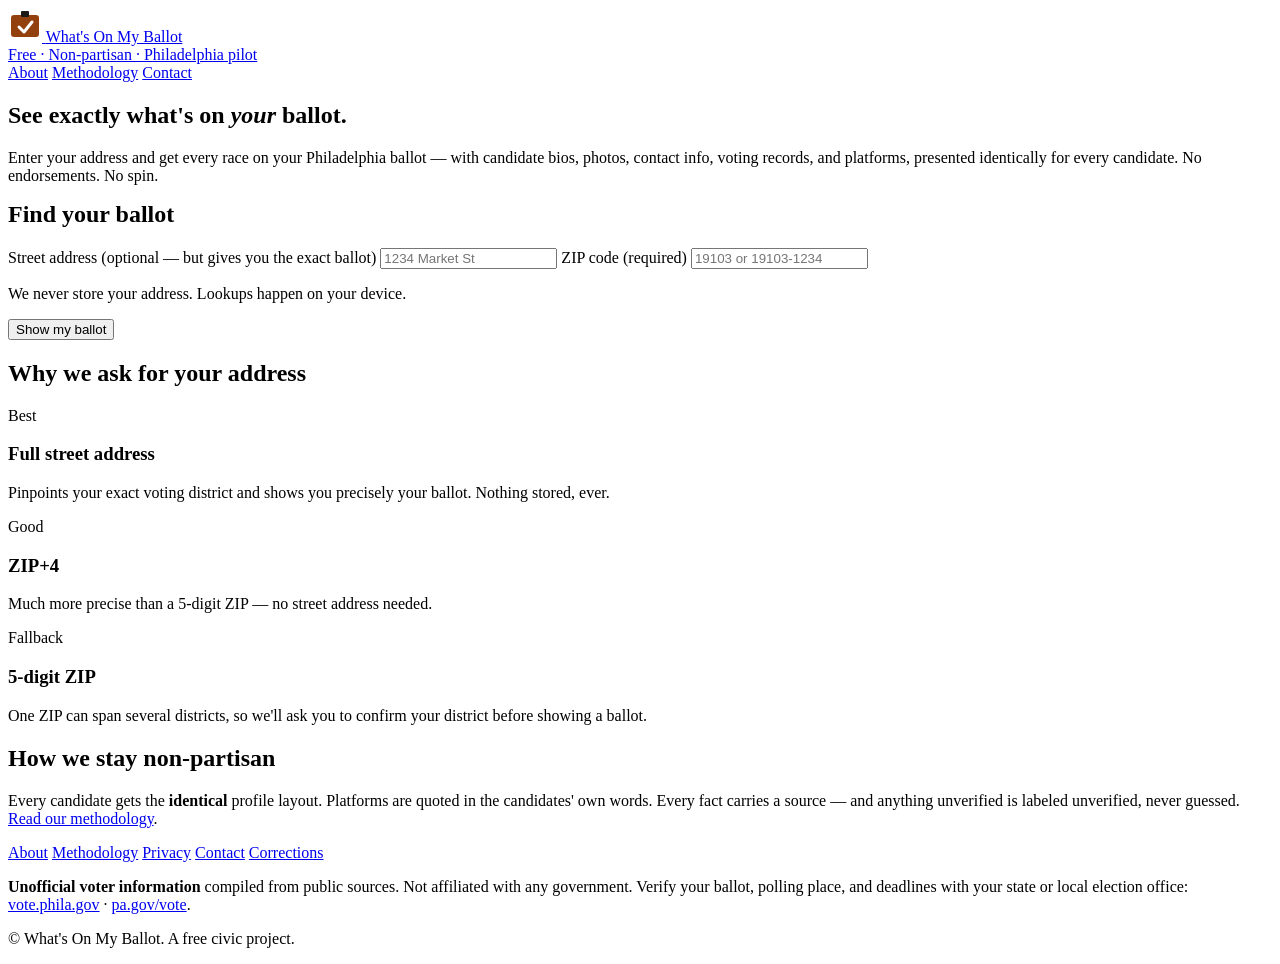
==== index.html @ 94c348a3 "Publish PWA to GitHub Pages" ====
<!DOCTYPE html>
<html lang="en">
<head>
<meta charset="utf-8">
<meta name="viewport" content="width=device-width, initial-scale=1">
<title>What's On My Ballot — Philadelphia</title>
<meta name="description" content="Free, non-partisan. Enter your address and see exactly what's on your Philadelphia ballot — candidates, bios, voting records, and platforms.">
<link rel="manifest" href="manifest.json">
<meta name="theme-color" content="#faf9f7">
<link rel="stylesheet" href="css/styles.css">
</head>
<body data-page="home">

<header class="site-header">
  <div class="wrap">
    <a class="brand" href="index.html" aria-label="What's On My Ballot — home">
      <svg width="34" height="34" viewBox="0 0 34 34" aria-hidden="true">
        <rect x="3" y="7" width="28" height="22" rx="3" fill="#92400e"/>
        <rect x="13" y="3" width="8" height="6" rx="1" fill="#1c1917"/>
        <path d="M11 19l5 5 8-10" stroke="#fff" stroke-width="3" fill="none" stroke-linecap="round" stroke-linejoin="round"/>
      </svg>
      <span><span class="brand-name">What's On My Ballot</span><br><span class="brand-sub">Free · Non-partisan · Philadelphia pilot</span></span>
    </a>
    <nav class="site-nav" aria-label="Main">
      <a href="about.html">About</a>
      <a href="methodology.html">Methodology</a>
      <a href="contact.html">Contact</a>
    </nav>
  </div>
</header>

<main class="wrap">
  <section class="hero">
    <h1>See exactly what's on <em>your</em> ballot.</h1>
    <p class="lede">Enter your address and get every race on your Philadelphia ballot — with candidate bios, photos, contact info, voting records, and platforms, presented identically for every candidate. No endorsements. No spin.</p>
  </section>

  <section class="lookup-card" aria-labelledby="lookup-heading">
    <h2 id="lookup-heading" class="section-title" style="margin-top:0">Find your ballot</h2>
    <form id="lookup-form" novalidate>
      <label for="street">Street address <span class="hint">(optional — but gives you the exact ballot)</span></label>
      <input id="street" name="street" type="text" autocomplete="street-address" placeholder="1234 Market St">
      <label for="zip">ZIP code <span class="hint">(required)</span></label>
      <input id="zip" name="zip" type="text" inputmode="numeric" autocomplete="postal-code" placeholder="19103 or 19103-1234" required>
      <p id="zip-error" class="hint" hidden style="color:#b45309">Please enter a valid 5-digit ZIP (ZIP+4 also works).</p>
      <p class="hint">We never store your address. Lookups happen on your device.</p>
      <button class="btn btn-block" type="submit">Show my ballot</button>
    </form>
  </section>

  <h2 class="section-title">Why we ask for your address</h2>
  <div class="tiers">
    <div class="tier">
      <span class="grade">Best</span>
      <h3>Full street address</h3>
      <p>Pinpoints your exact voting district and shows you precisely your ballot. Nothing stored, ever.</p>
    </div>
    <div class="tier">
      <span class="grade">Good</span>
      <h3>ZIP+4</h3>
      <p>Much more precise than a 5-digit ZIP — no street address needed.</p>
    </div>
    <div class="tier">
      <span class="grade">Fallback</span>
      <h3>5-digit ZIP</h3>
      <p>One ZIP can span several districts, so we'll ask you to confirm your district before showing a ballot.</p>
    </div>
  </div>

  <h2 class="section-title">How we stay non-partisan</h2>
  <p>Every candidate gets the <strong>identical</strong> profile layout. Platforms are quoted in the candidates' own words. Every fact carries a source — and anything unverified is labeled <span class="tag">unverified</span>, never guessed. <a href="methodology.html">Read our methodology</a>.</p>
</main>

<footer class="site-footer">
  <div class="wrap">
    <nav aria-label="Footer">
      <a href="about.html">About</a>
      <a href="methodology.html">Methodology</a>
      <a href="privacy.html">Privacy</a>
      <a href="contact.html">Contact</a>
      <a href="corrections.html">Corrections</a>
    </nav>
    <p class="disclaimer"><strong>Unofficial voter information</strong> compiled from public sources. Not affiliated with any government. Verify your ballot, polling place, and deadlines with your state or local election office: <a href="https://vote.phila.gov/">vote.phila.gov</a> · <a href="https://www.pa.gov/en/agencies/vote.html">pa.gov/vote</a>.</p>
    <p>© <span id="year"></span> What's On My Ballot. A free civic project.</p>
  </div>
</footer>

<script src="js/app.js"></script>
</body>
</html>
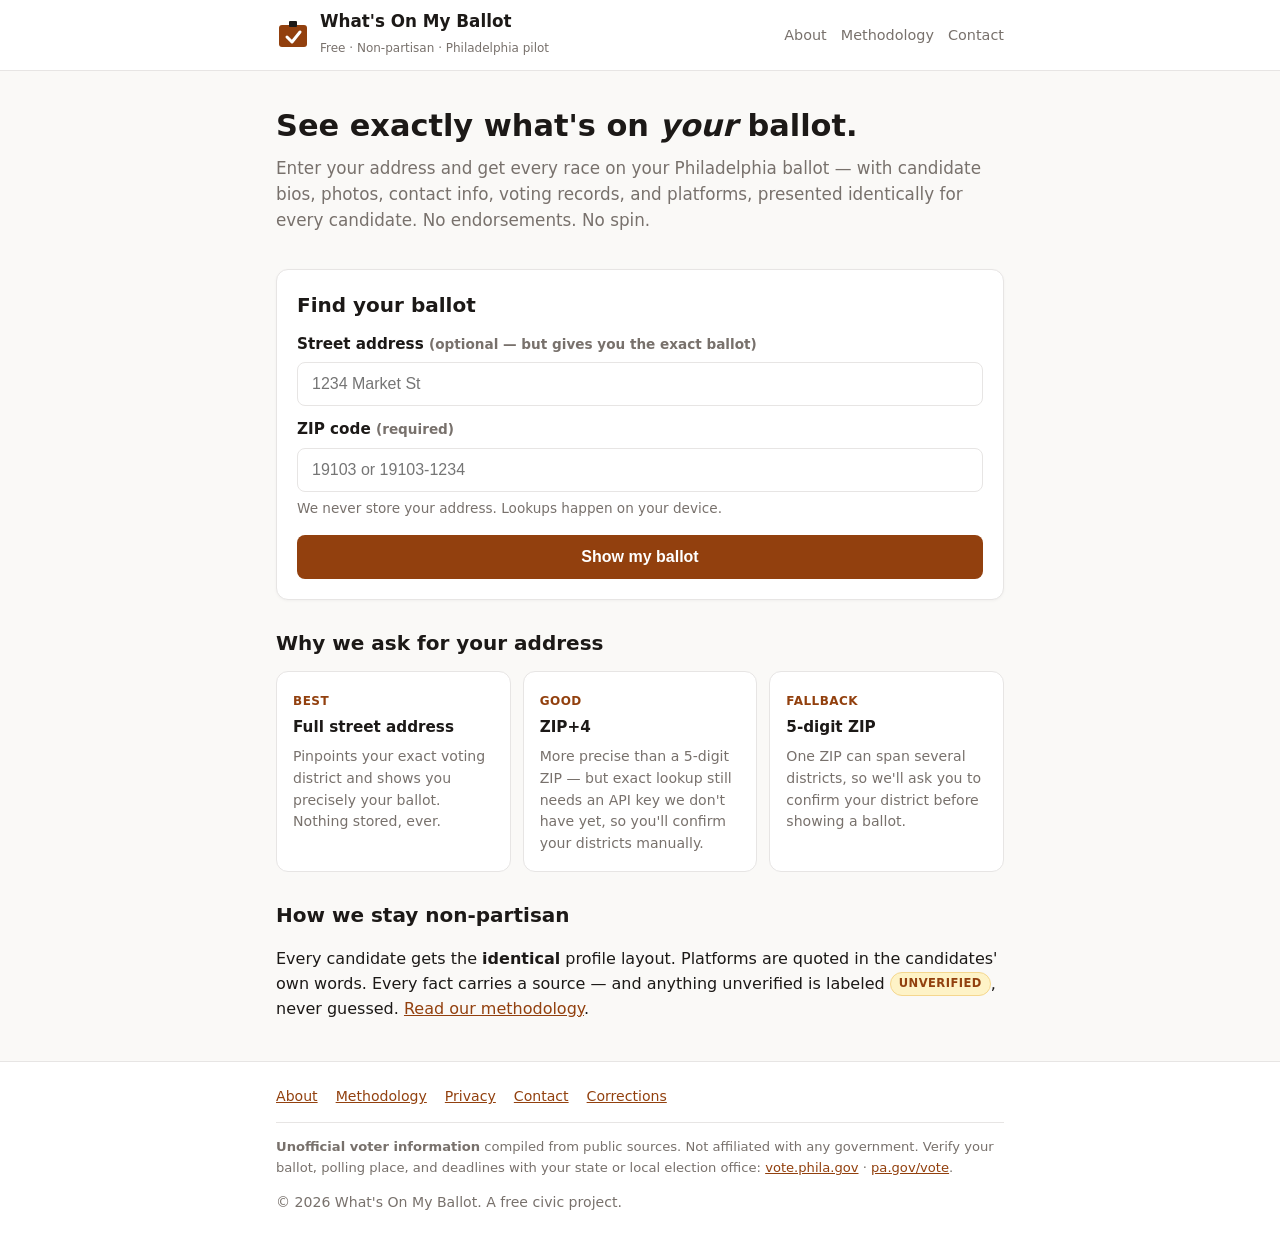
==== commit d9937205: "Deploy Philly 2026 general dataset + PWA (sw v2)" ====
--- a/index.html
+++ b/index.html
@@ -44,6 +44,7 @@
       <input id="zip" name="zip" type="text" inputmode="numeric" autocomplete="postal-code" placeholder="19103 or 19103-1234" required>
       <p id="zip-error" class="hint" hidden style="color:#b45309">Please enter a valid 5-digit ZIP (ZIP+4 also works).</p>
       <p class="hint">We never store your address. Lookups happen on your device.</p>
+      <div id="lookup-notice" class="banner" role="alert" hidden></div>
       <button class="btn btn-block" type="submit">Show my ballot</button>
     </form>
   </section>
@@ -58,7 +59,7 @@
     <div class="tier">
       <span class="grade">Good</span>
       <h3>ZIP+4</h3>
-      <p>Much more precise than a 5-digit ZIP — no street address needed.</p>
+      <p>More precise than a 5-digit ZIP — but exact lookup still needs an API key we don't have yet, so you'll confirm your districts manually.</p>
     </div>
     <div class="tier">
       <span class="grade">Fallback</span>
--- a/css/styles.css
+++ b/css/styles.css
@@ -0,0 +1,283 @@
+/* What's On My Ballot — neutral, non-partisan design system.
+   Deliberately NO red/blue party color-coding anywhere. */
+
+:root {
+  --bg: #faf9f7;
+  --surface: #ffffff;
+  --ink: #1c1917;
+  --muted: #78716c;
+  --faint: #a8a29e;
+  --border: #e7e5e4;
+  --accent: #92400e;        /* warm amber-brown, party-neutral */
+  --accent-soft: #fef3c7;
+  --accent-border: #f5d78e;
+  --warn-bg: #fffbeb;
+  --warn-border: #fcd34d;
+  --warn-ink: #78350f;
+  --radius: 12px;
+  --maxw: 760px;
+}
+
+* { box-sizing: border-box; }
+
+html { -webkit-text-size-adjust: 100%; }
+
+body {
+  margin: 0;
+  font-family: system-ui, -apple-system, "Segoe UI", Roboto, Helvetica, Arial, sans-serif;
+  background: var(--bg);
+  color: var(--ink);
+  line-height: 1.55;
+  font-size: 16px;
+}
+
+a { color: var(--accent); }
+a:hover { color: #78350f; }
+
+.wrap { max-width: var(--maxw); margin: 0 auto; padding: 0 16px; }
+
+/* ---------- header ---------- */
+.site-header {
+  background: var(--surface);
+  border-bottom: 1px solid var(--border);
+  position: sticky;
+  top: 0;
+  z-index: 10;
+}
+.site-header .wrap {
+  display: flex;
+  align-items: center;
+  justify-content: space-between;
+  padding-top: 10px;
+  padding-bottom: 10px;
+}
+.brand { display: flex; align-items: center; gap: 10px; text-decoration: none; color: var(--ink); }
+.brand svg { flex: none; }
+.brand-name { font-weight: 700; font-size: 1.05rem; line-height: 1.2; }
+.brand-sub { font-size: 0.75rem; color: var(--muted); }
+.site-nav { display: flex; gap: 14px; font-size: 0.9rem; }
+.site-nav a { color: var(--muted); text-decoration: none; }
+.site-nav a:hover { color: var(--ink); text-decoration: underline; }
+
+/* ---------- hero / home ---------- */
+.hero { padding: 36px 0 8px; text-align: left; }
+.hero h1 { font-size: 1.9rem; line-height: 1.25; margin: 0 0 10px; }
+.hero p.lede { color: var(--muted); font-size: 1.05rem; margin: 0 0 20px; }
+
+.lookup-card {
+  background: var(--surface);
+  border: 1px solid var(--border);
+  border-radius: var(--radius);
+  padding: 20px;
+  margin: 8px 0 24px;
+  box-shadow: 0 1px 3px rgba(0,0,0,.04);
+}
+.lookup-card label { display: block; font-weight: 600; margin: 12px 0 6px; font-size: .95rem; }
+.lookup-card label:first-child { margin-top: 0; }
+.lookup-card input {
+  width: 100%;
+  padding: 12px 14px;
+  font-size: 1rem;
+  border: 1px solid var(--border);
+  border-radius: 8px;
+  background: #fff;
+  color: var(--ink);
+}
+.lookup-card input:focus { outline: 2px solid var(--accent); outline-offset: 1px; }
+.hint { font-size: .85rem; color: var(--muted); margin: 6px 0 0; }
+
+.btn {
+  display: inline-block;
+  background: var(--accent);
+  color: #fff;
+  border: none;
+  border-radius: 8px;
+  padding: 13px 22px;
+  font-size: 1rem;
+  font-weight: 700;
+  cursor: pointer;
+  text-decoration: none;
+  text-align: center;
+  margin-top: 16px;
+}
+.btn:hover { background: #78350f; color: #fff; }
+.btn-block { display: block; width: 100%; }
+.btn-secondary {
+  background: var(--surface);
+  color: var(--ink);
+  border: 1px solid var(--border);
+}
+.btn-secondary:hover { background: var(--bg); color: var(--ink); }
+
+.tiers { display: grid; gap: 12px; margin: 0 0 28px; }
+@media (min-width: 640px) { .tiers { grid-template-columns: 1fr 1fr 1fr; } }
+.tier {
+  background: var(--surface);
+  border: 1px solid var(--border);
+  border-radius: var(--radius);
+  padding: 16px;
+}
+.tier h3 { margin: 0 0 6px; font-size: .95rem; }
+.tier p { margin: 0; font-size: .88rem; color: var(--muted); }
+.tier .grade { display: inline-block; font-size: .75rem; font-weight: 700; text-transform: uppercase; letter-spacing: .04em; color: var(--accent); margin-bottom: 6px; }
+
+.section-title { font-size: 1.25rem; margin: 28px 0 12px; }
+
+/* ---------- banners ---------- */
+.banner {
+  border: 1px solid var(--warn-border);
+  background: var(--warn-bg);
+  color: var(--warn-ink);
+  border-radius: var(--radius);
+  padding: 14px 16px;
+  margin: 16px 0;
+  font-size: .95rem;
+}
+.banner strong { display: block; margin-bottom: 4px; }
+.banner a { color: var(--warn-ink); font-weight: 600; }
+
+.demo-note {
+  border: 1px dashed var(--faint);
+  border-radius: var(--radius);
+  padding: 12px 16px;
+  color: var(--muted);
+  font-size: .9rem;
+  margin: 16px 0;
+}
+
+/* ---------- district picker ---------- */
+.district-option {
+  display: block;
+  background: var(--surface);
+  border: 1px solid var(--border);
+  border-radius: var(--radius);
+  padding: 16px;
+  margin: 10px 0;
+  cursor: pointer;
+}
+.district-option:hover { border-color: var(--accent); }
+.district-option input { margin-right: 10px; }
+.district-option .d-name { font-weight: 700; }
+.district-option .d-desc { color: var(--muted); font-size: .9rem; margin: 4px 0 0 26px; }
+
+/* ---------- ballot ---------- */
+.election-head { padding: 24px 0 4px; }
+.election-head h1 { font-size: 1.6rem; margin: 0 0 6px; }
+.election-head .meta { color: var(--muted); font-size: .95rem; margin: 0 0 4px; }
+
+.level-title {
+  font-size: 1.1rem;
+  text-transform: uppercase;
+  letter-spacing: .05em;
+  color: var(--muted);
+  border-bottom: 2px solid var(--border);
+  padding-bottom: 6px;
+  margin: 30px 0 12px;
+}
+
+details.contest {
+  background: var(--surface);
+  border: 1px solid var(--border);
+  border-radius: var(--radius);
+  margin: 0 0 14px;
+  overflow: hidden;
+}
+details.contest summary {
+  padding: 16px;
+  cursor: pointer;
+  font-weight: 700;
+  font-size: 1.02rem;
+  list-style: none;
+  display: flex;
+  justify-content: space-between;
+  align-items: center;
+  gap: 10px;
+}
+details.contest summary::-webkit-details-marker { display: none; }
+details.contest summary .chev { color: var(--muted); font-size: .85rem; }
+details.contest[open] summary .chev { transform: rotate(180deg); }
+details.contest summary .c-dist { display: block; font-weight: 400; font-size: .85rem; color: var(--muted); }
+.contest-body { padding: 0 16px 16px; border-top: 1px solid var(--border); }
+
+/* ---------- candidate cards (IDENTICAL layout for all) ---------- */
+.candidate {
+  border: 1px solid var(--border);
+  border-radius: var(--radius);
+  padding: 18px;
+  margin: 14px 0;
+  background: #fff;
+}
+.cand-head { display: flex; gap: 14px; align-items: center; margin-bottom: 14px; }
+.photo {
+  width: 64px; height: 64px; flex: none;
+  border-radius: 50%;
+  background: var(--border);
+  color: var(--muted);
+  display: flex; align-items: center; justify-content: center;
+  font-weight: 700; font-size: 1.3rem;
+}
+.cand-head h3 { margin: 0; font-size: 1.15rem; }
+.cand-office { margin: 2px 0 6px; font-size: .9rem; color: var(--muted); }
+.party {
+  display: inline-block;
+  background: #f5f5f4;
+  border: 1px solid var(--border);
+  color: #44403c;
+  font-size: .78rem;
+  font-weight: 600;
+  padding: 3px 10px;
+  border-radius: 999px;
+}
+.cand-section { margin: 12px 0 0; padding-top: 12px; border-top: 1px solid var(--border); }
+.cand-section h4 { margin: 0 0 6px; font-size: .82rem; text-transform: uppercase; letter-spacing: .05em; color: var(--muted); }
+.cand-section p, .cand-section li { font-size: .95rem; margin: 0 0 6px; }
+.cand-section ul { padding-left: 20px; margin: 0; }
+.cand-section blockquote {
+  margin: 0 0 8px;
+  padding: 10px 14px;
+  border-left: 3px solid var(--border);
+  background: var(--bg);
+  font-style: italic;
+  font-size: .93rem;
+}
+.tag {
+  display: inline-block;
+  font-size: .72rem;
+  font-weight: 700;
+  text-transform: uppercase;
+  letter-spacing: .04em;
+  padding: 2px 8px;
+  border-radius: 999px;
+  background: #fef3c7;
+  border: 1px solid var(--accent-border);
+  color: var(--accent);
+  vertical-align: middle;
+}
+.tag.verified { background: #ecfdf5; border-color: #a7f3d0; color: #065f46; }
+.unverified-note { color: var(--muted); font-size: .93rem; }
+.sources { font-size: .85rem; }
+.sources li { margin-bottom: 4px; }
+.fineprint { font-size: .8rem; color: var(--faint); margin-top: 10px; }
+
+/* ---------- trust pages ---------- */
+.prose { padding: 8px 0 32px; }
+.prose h1 { font-size: 1.7rem; margin: 24px 0 12px; }
+.prose h2 { font-size: 1.2rem; margin: 24px 0 8px; }
+.prose p, .prose li { font-size: .98rem; }
+.prose ul { padding-left: 22px; }
+
+/* ---------- footer ---------- */
+.site-footer {
+  border-top: 1px solid var(--border);
+  background: var(--surface);
+  margin-top: 40px;
+  padding: 24px 0 32px;
+  font-size: .88rem;
+  color: var(--muted);
+}
+.site-footer nav { display: flex; flex-wrap: wrap; gap: 6px 18px; margin-bottom: 14px; }
+.disclaimer {
+  border-top: 1px solid var(--border);
+  padding-top: 14px;
+  font-size: .82rem;
+}
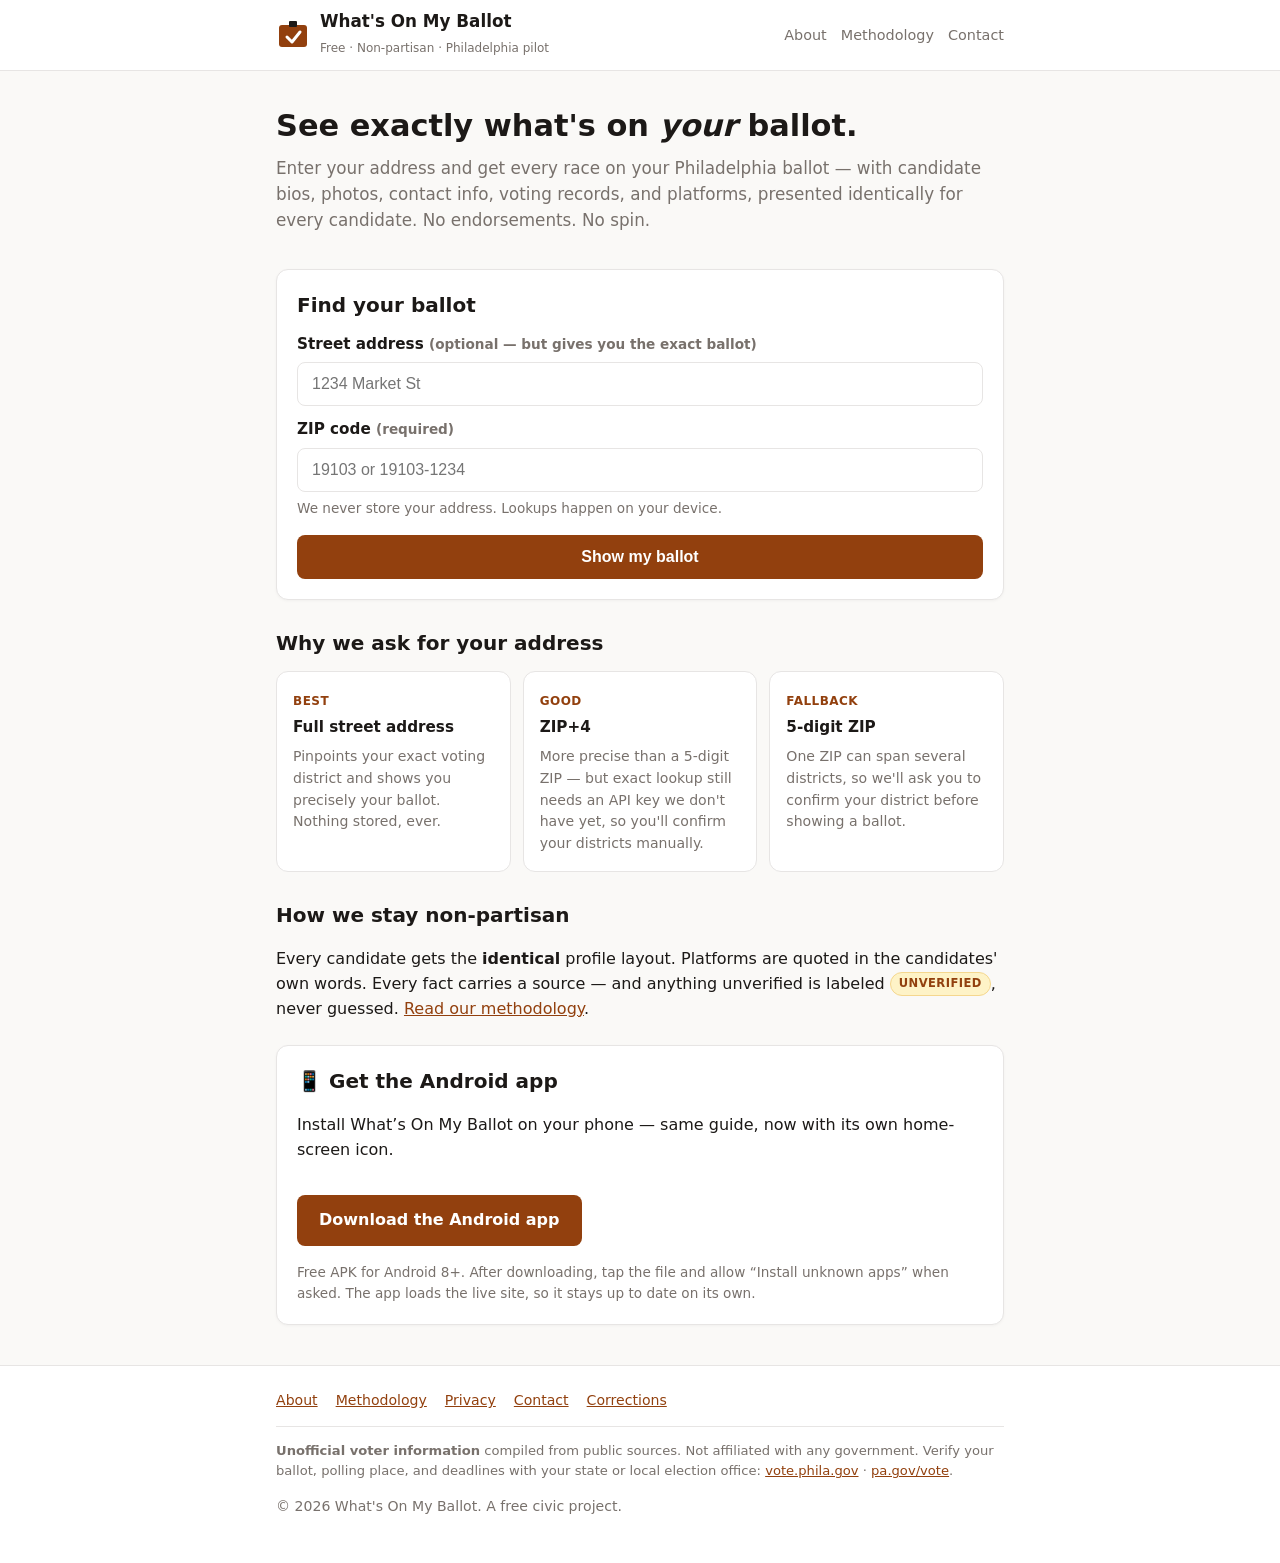
==== commit b740d10b: "Add Android app download card" ====
--- a/index.html
+++ b/index.html
@@ -70,6 +70,13 @@
 
   <h2 class="section-title">How we stay non-partisan</h2>
   <p>Every candidate gets the <strong>identical</strong> profile layout. Platforms are quoted in the candidates' own words. Every fact carries a source — and anything unverified is labeled <span class="tag">unverified</span>, never guessed. <a href="methodology.html">Read our methodology</a>.</p>
+
+  <section class="lookup-card" id="android-app-card" aria-labelledby="android-app-heading" style="margin-top:24px">
+    <h2 id="android-app-heading" class="section-title" style="margin-top:0">📱 Get the Android app</h2>
+    <p>Install What&rsquo;s On My Ballot on your phone — same guide, now with its own home-screen icon.</p>
+    <p><a class="btn" href="apk/whats-on-my-ballot-v1.0.0.apk">Download the Android app</a></p>
+    <p class="hint">Free APK for Android 8+. After downloading, tap the file and allow &ldquo;Install unknown apps&rdquo; when asked. The app loads the live site, so it stays up to date on its own.</p>
+  </section>
 </main>
 
 <footer class="site-footer">
--- a/css/styles.css
+++ b/css/styles.css
@@ -259,6 +259,59 @@
 .sources li { margin-bottom: 4px; }
 .fineprint { font-size: .8rem; color: var(--faint); margin-top: 10px; }
 
+/* ---------- tags & badges ---------- */
+.tag.unconf {
+  background: #fef3c7;
+  border-color: #f5d78e;
+  color: #92400e;
+}
+.status-pill {
+  display: inline-block;
+  background: var(--surface);
+  border: 1px solid var(--border);
+  color: var(--muted);
+  font-size: .78rem;
+  font-weight: 600;
+  padding: 3px 10px;
+  border-radius: 999px;
+  margin: 2px 4px 2px 0;
+}
+.group-sub { font-weight: 400; font-size: .78rem; color: var(--faint); text-transform: none; letter-spacing: 0; }
+
+/* ---------- ballot extras ---------- */
+.filter-bar { font-size: .9rem; color: var(--muted); margin: 10px 0 0; }
+.election-facts { margin: 14px 0 0; }
+.election-facts ul { list-style: none; padding: 0; margin: 0; display: grid; gap: 6px; }
+.election-facts li { font-size: .92rem; background: var(--surface); border: 1px solid var(--border); border-radius: 8px; padding: 8px 12px; }
+.photo-svg { width: 100%; height: 100%; border-radius: 50%; display: block; }
+.photo-empty { overflow: hidden; padding: 0; }
+
+/* ---------- forms (picker, corrections) ---------- */
+.lookup-card select, .lookup-card textarea {
+  width: 100%;
+  padding: 12px 14px;
+  font-size: 1rem;
+  border: 1px solid var(--border);
+  border-radius: 8px;
+  background: #fff;
+  color: var(--ink);
+  font-family: inherit;
+}
+.lookup-card select:focus, .lookup-card textarea:focus { outline: 2px solid var(--accent); outline-offset: 1px; }
+.lookup-card textarea { resize: vertical; min-height: 76px; }
+.form-row { display: grid; gap: 0 12px; }
+@media (min-width: 560px) { .form-row { grid-template-columns: 1fr 1fr; } }
+.picker-row { margin: 14px 0; }
+.picker-row label { display: block; font-weight: 600; margin-bottom: 6px; font-size: .95rem; }
+.picker-row select {
+  width: 100%; padding: 12px 14px; font-size: 1rem;
+  border: 1px solid var(--border); border-radius: 8px; background: #fff; color: var(--ink);
+}
+#correction-status[data-ok="1"] { color: #065f46; }
+#correction-status[data-ok="0"] { color: #b45309; }
+#correction-log ul { padding-left: 20px; }
+#correction-log li { margin-bottom: 8px; font-size: .92rem; }
+
 /* ---------- trust pages ---------- */
 .prose { padding: 8px 0 32px; }
 .prose h1 { font-size: 1.7rem; margin: 24px 0 12px; }
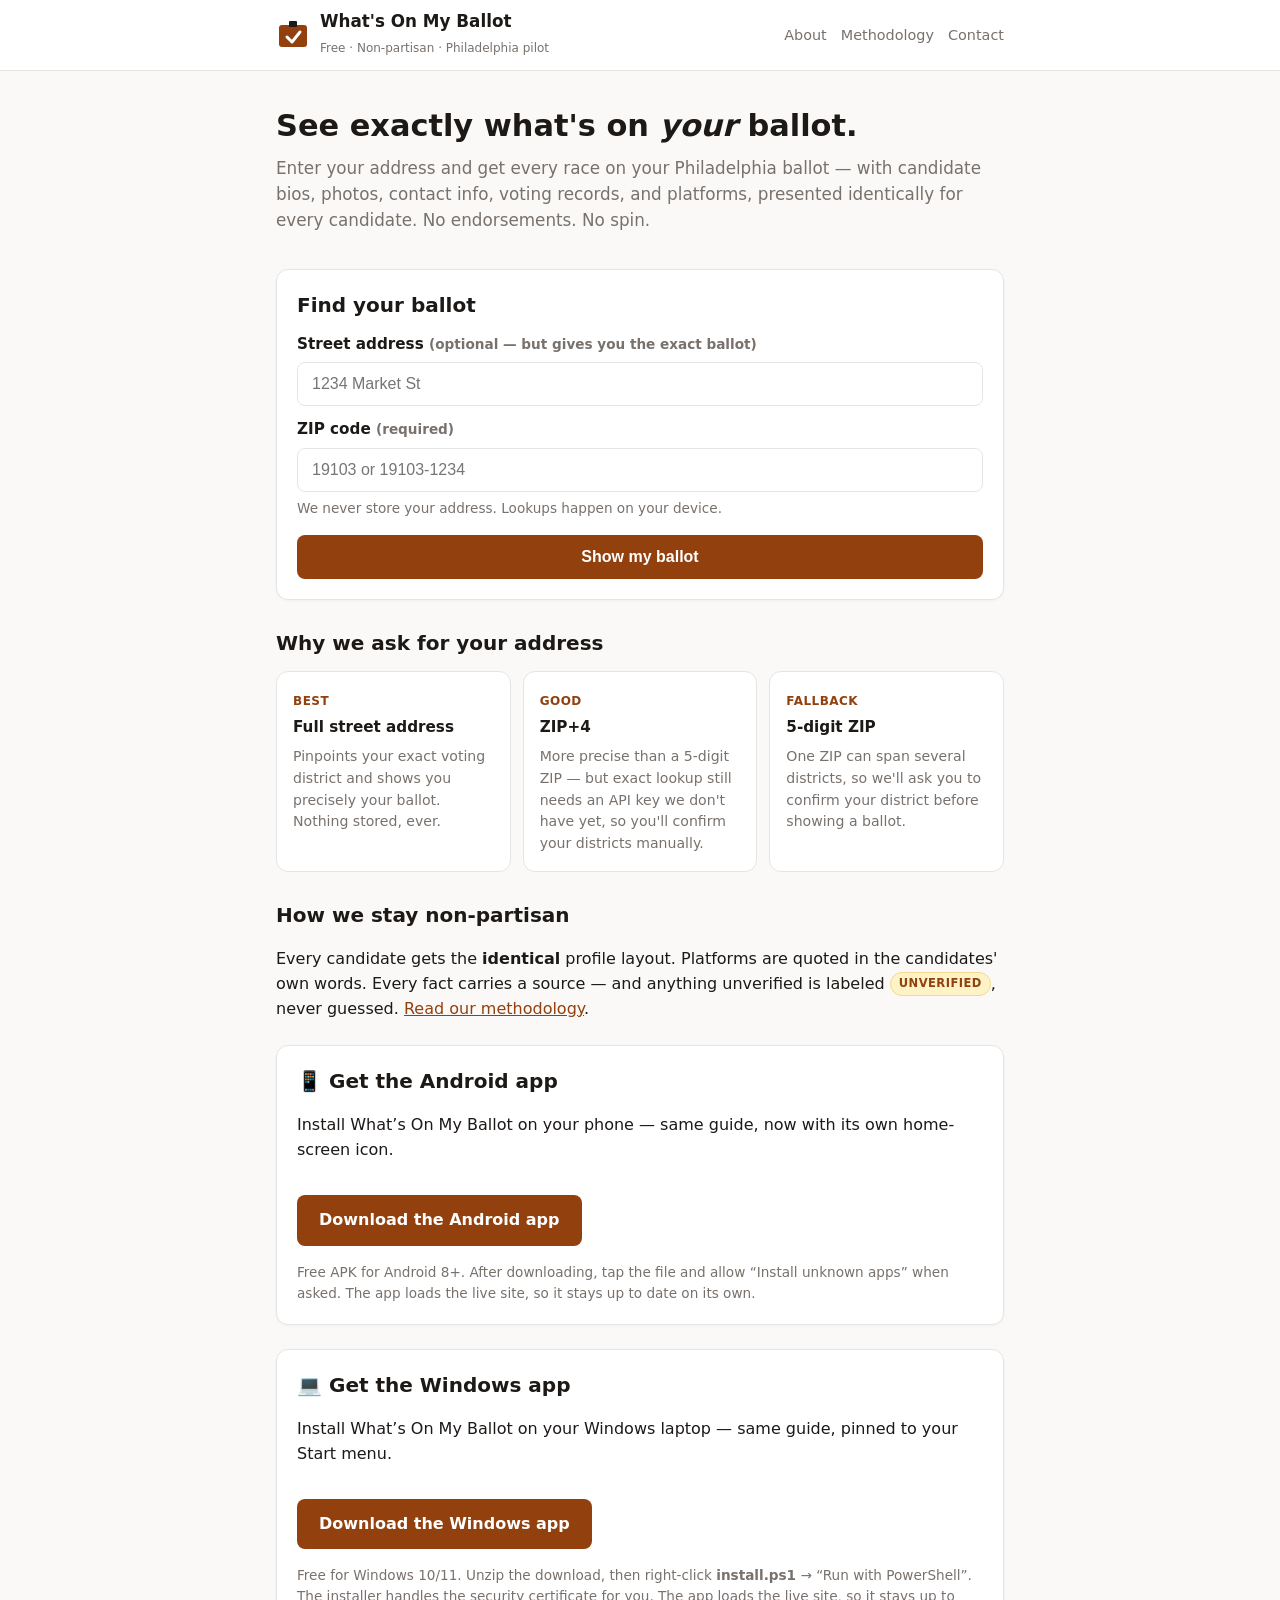
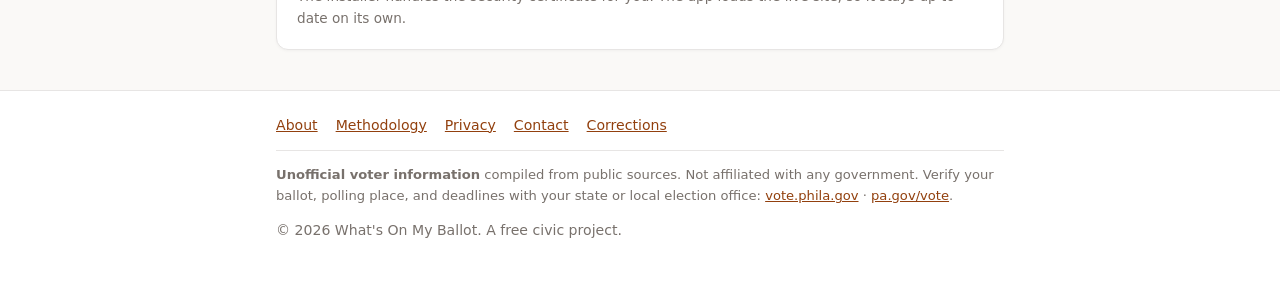
==== commit 257606d9: "Add Windows download card" ====
--- a/index.html
+++ b/index.html
@@ -77,6 +77,12 @@
     <p><a class="btn" href="apk/whats-on-my-ballot-v1.0.0.apk">Download the Android app</a></p>
     <p class="hint">Free APK for Android 8+. After downloading, tap the file and allow &ldquo;Install unknown apps&rdquo; when asked. The app loads the live site, so it stays up to date on its own.</p>
   </section>
+  <section class="lookup-card" id="windows-app-card" aria-labelledby="windows-app-heading" style="margin-top:24px">
+    <h2 id="windows-app-heading" class="section-title" style="margin-top:0">💻 Get the Windows app</h2>
+    <p>Install What&rsquo;s On My Ballot on your Windows laptop — same guide, pinned to your Start menu.</p>
+    <p><a class="btn" href="windows/whats-on-my-ballot-v1.0.0.zip">Download the Windows app</a></p>
+    <p class="hint">Free for Windows 10/11. Unzip the download, then right-click <strong>install.ps1</strong> &rarr; &ldquo;Run with PowerShell&rdquo;. The installer handles the security certificate for you. The app loads the live site, so it stays up to date on its own.</p>
+  </section>
 </main>
 
 <footer class="site-footer">
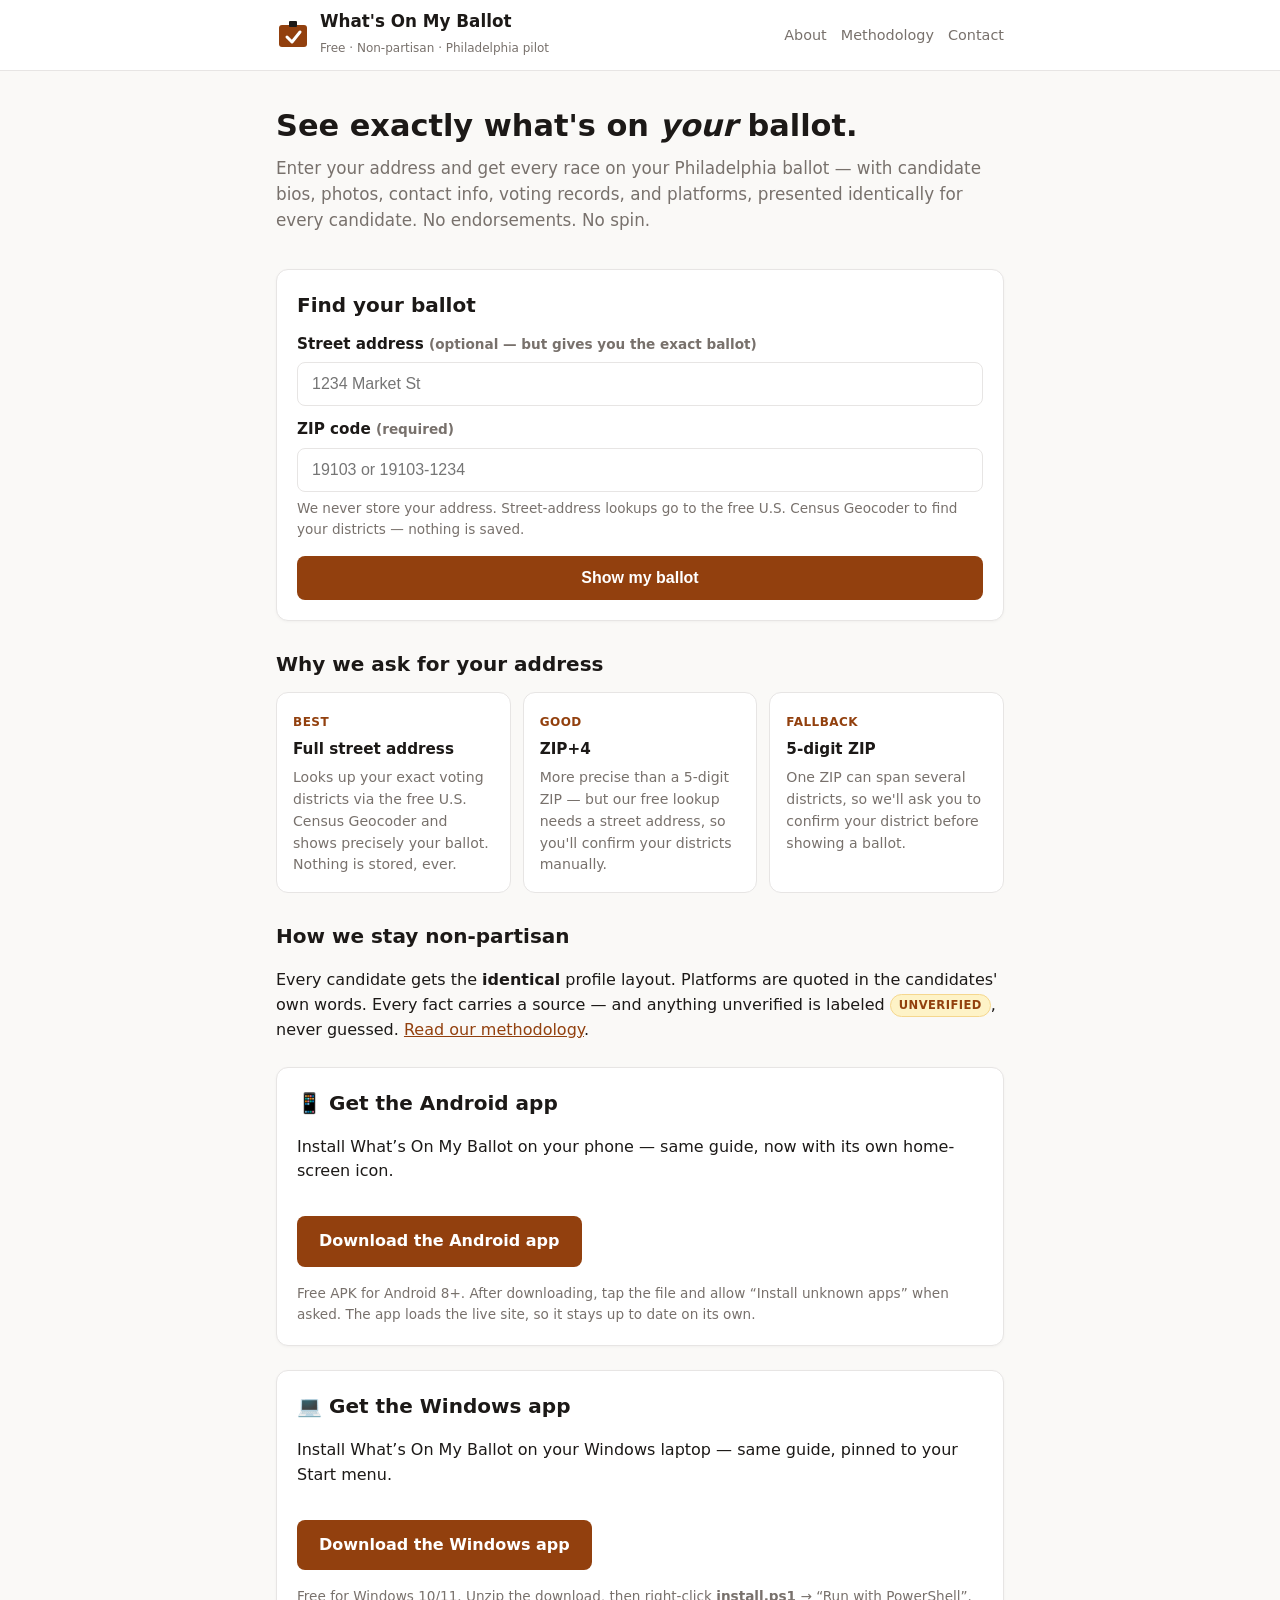
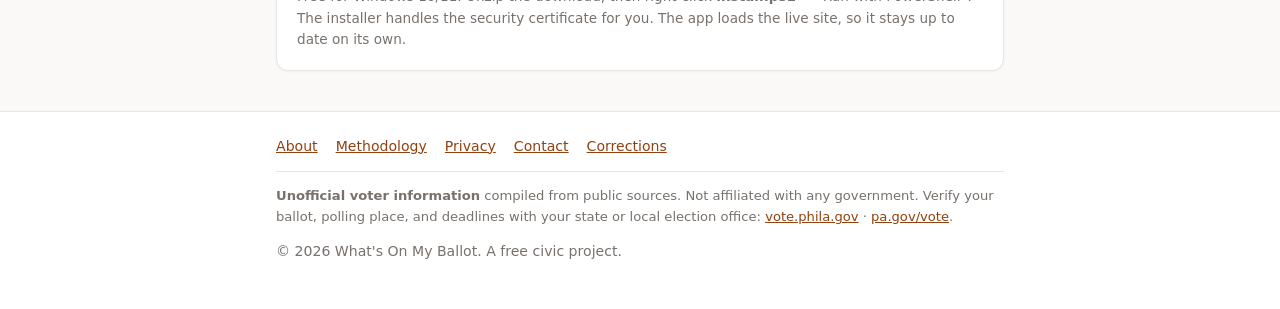
==== commit a75f08c8: "B15: update lookup copy for Census Geocoder hedge" ====
--- a/index.html
+++ b/index.html
@@ -43,7 +43,7 @@
       <label for="zip">ZIP code <span class="hint">(required)</span></label>
       <input id="zip" name="zip" type="text" inputmode="numeric" autocomplete="postal-code" placeholder="19103 or 19103-1234" required>
       <p id="zip-error" class="hint" hidden style="color:#b45309">Please enter a valid 5-digit ZIP (ZIP+4 also works).</p>
-      <p class="hint">We never store your address. Lookups happen on your device.</p>
+      <p class="hint">We never store your address. Street-address lookups go to the free U.S. Census Geocoder to find your districts — nothing is saved.</p>
       <div id="lookup-notice" class="banner" role="alert" hidden></div>
       <button class="btn btn-block" type="submit">Show my ballot</button>
     </form>
@@ -54,12 +54,12 @@
     <div class="tier">
       <span class="grade">Best</span>
       <h3>Full street address</h3>
-      <p>Pinpoints your exact voting district and shows you precisely your ballot. Nothing stored, ever.</p>
+      <p>Looks up your exact voting districts via the free U.S. Census Geocoder and shows precisely your ballot. Nothing is stored, ever.</p>
     </div>
     <div class="tier">
       <span class="grade">Good</span>
       <h3>ZIP+4</h3>
-      <p>More precise than a 5-digit ZIP — but exact lookup still needs an API key we don't have yet, so you'll confirm your districts manually.</p>
+      <p>More precise than a 5-digit ZIP — but our free lookup needs a street address, so you'll confirm your districts manually.</p>
     </div>
     <div class="tier">
       <span class="grade">Fallback</span>
